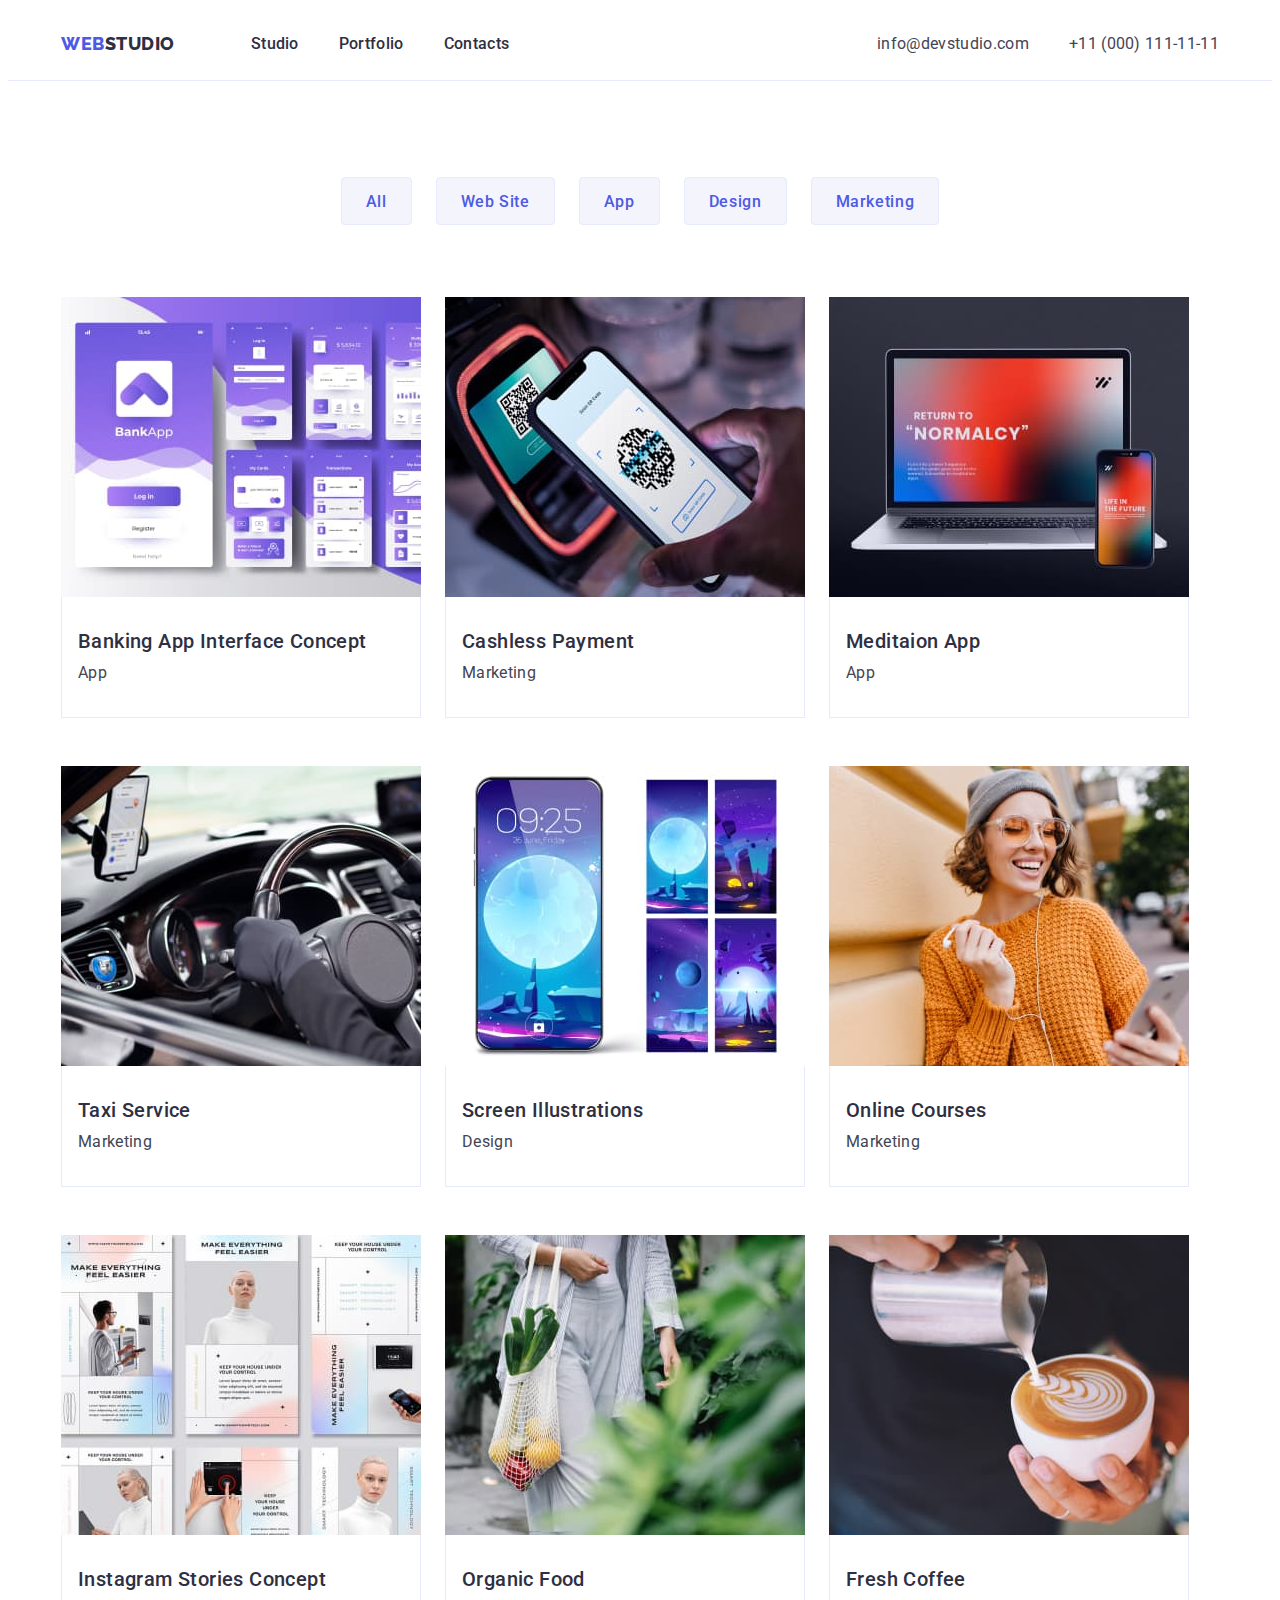
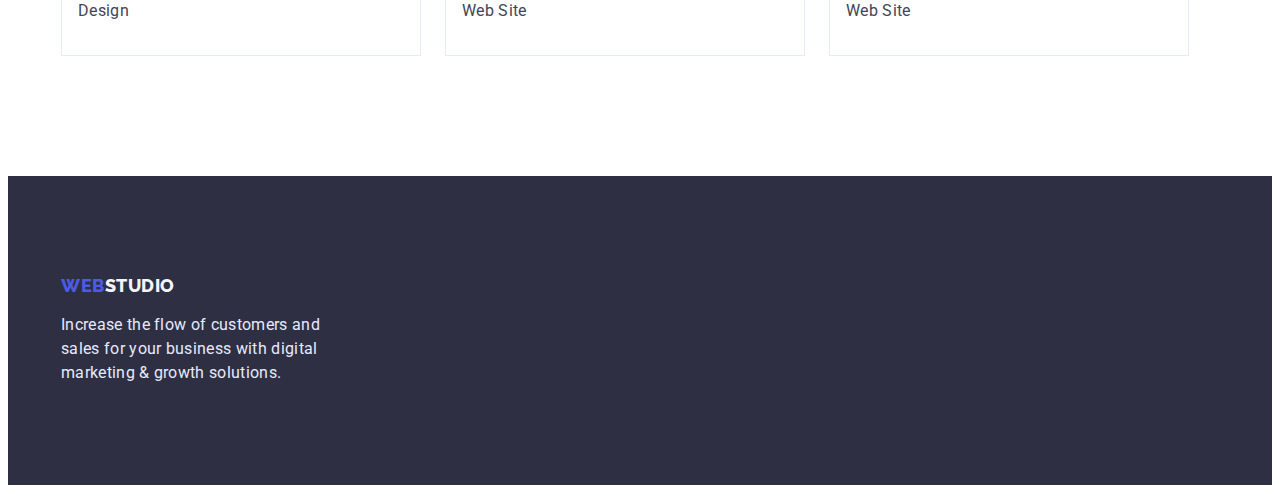
==== portfolio.html @ 4702c8d4 "star" ====
<!DOCTYPE html>
<html lang="en">
    <head>
        <meta charset="UTF-8">
        <meta http-equiv="X-UA-Compatible" content="IE=edge">
        <meta name="viewport" content="width=device-width, initial-scale=1.0">
        <title>Portfolio</title>
        <link rel="preconnect" href="https://fonts.googleapis.com">
        <link rel="preconnect" href="https://fonts.gstatic.com" crossorigin>
        <link href="https://fonts.googleapis.com/css2?family=Raleway:wght@800&family=Roboto:wght@400;500;700;900&display=swap" rel="stylesheet">
        <link rel="stylesheet" href="https://cdnjs.cloudflare.com/ajax/libs/modern-normalize/1.1.0/modern-normalize.min.css" integrity="sha512-wpPYUAdjBVSE4KJnH1VR1HeZfpl1ub8YT/NKx4PuQ5NmX2tKuGu6U/JRp5y+Y8XG2tV+wKQpNHVUX03MfMFn9Q==" crossorigin="anonymous" referrerpolicy="no-referrer" />
        <link rel="stylesheet" href="./css/styles.css">
    </head>
    <body>
        <header class="header">
            <div class="container header-container">
                <nav class="header-navigation">
                    <a href="./index.html" class="logo-dark link"><span class="accent">WEB</span>STUDIO</a>
                    <ul class="header-list list">
                        <li class="header-item"><a href="./index.html" class="header-link link">Studio</a></li>
                        <li class="header-item"><a href="./portfolio.html" class="header-link link">Portfolio</a></li>
                        <li class="header-item"><a href="" class="header-link link">Contacts</a></li>
                    </ul>
                </nav>
                <address class="address">
                    <ul class="address-list list">
                        <li class="address-item"><a href="mailto:info@devstudio.com" class="address-link link">info@devstudio.com</a></li>
                        <li class="address-item"><a href="tel:+110001111111" class="address-link link">+11 (000) 111-11-11</a></li>
                    </ul>
                </address>
            </div>
        </header>
        <main>
            <section class="portfolio">
                <div class="container portfolio-container">
                    <h1 class="visually-hidden">Buttons menu</h1>
                    <ul class="filter-list list">
                        <li class="filter-item">
                            <button class="filter-btn" type="button">All</button>
                        </li>
                        <li class="filter-item">
                            <button class="filter-btn" type="button">Web Site</button>
                        </li>
                        <li>
                            <button class="filter-btn" type="button">App</button>
                        </li>
                        <li class="filter-item">
                            <button class="filter-btn" type="button">Design</button>
                        </li>
                        <li class="filter-item">
                            <button class="filter-btn" type="button">Marketing</button>
                        </li>
                    </ul>
                    <h2 class="visually-hidden">Portfolio</h2>
                    <ul class="portfolio-list list">
                        <li class="portfolio-item">
                            <a href="" class="portfolio-link link">
                            <img src="./images/portfolio-1.jpg" alt="Photo of Banking App" width="360" />
                            <div class="portfolio-content">
                                <h3 class="portfolio-subtitle">Banking App Interface Concept</h3>
                                <p class="portfolio-text">App</p>
                            </div>
                            </a>
                        </li>
                        <li class="portfolio-item">
                            <a href="" class="portfolio-link link">
                            <img src="./images/portfolio-2.jpg" alt="Photo of Product Designer" width="360" />
                            <div class="portfolio-content">
                                <h3 class="portfolio-subtitle">Cashless Payment</h3>
                                <p class="portfolio-text">Marketing</p>
                            </div>
                            </a>
                        </li>
                        <li class="portfolio-item">
                            <a href="" class="portfolio-link link">
                            <img src="./images/portfolio-3.jpg" alt="Photo of Meditaion App" width="360" />
                            <div class="portfolio-content">
                                <h3 class="portfolio-subtitle">Meditaion App</h3>
                                <p class="portfolio-text">App</p>
                            </div>
                            </a>
                        </li>
                        <li class="portfolio-item">
                            <a href="" class="portfolio-link link">
                            <img src="./images/portfolio-4.jpg" alt="Photo of Taxi Service" width="360" />
                            <div class="portfolio-content">
                                <h3 class="portfolio-subtitle">Taxi Service</h3>
                                <p class="portfolio-text">Marketing</p>
                            </div>
                            </a>
                        </li>
                        <li class="portfolio-item">
                            <a href="" class="portfolio-link link">
                            <img src="./images/portfolio-5.jpg" alt="Photo of Screen Illustrations" width="360" />
                            <div class="portfolio-content">
                                <h3 class="portfolio-subtitle">Screen Illustrations</h3>
                                <p class="portfolio-text">Design</p>
                            </div>
                            </a>
                        </li>
                        <li class="portfolio-item">
                            <a href="" class="portfolio-link link">
                            <img src="./images/portfolio-6.jpg" alt="Photo of student" width="360" />
                            <div class="portfolio-content">
                                <h3 class="portfolio-subtitle">Online Courses</h3>
                                <p class="portfolio-text">Marketing</p>
                            </div>
                            </a>
                        </li>
                        <li class="portfolio-item">
                            <a href="" class="portfolio-link link">
                            <img src="./images/portfolio-7.jpg" alt="Photo of Instagram Stories Concept" width="360" />
                            <div class="portfolio-content">
                                <h3 class="portfolio-subtitle">Instagram Stories Concept</h3>
                                <p class="portfolio-text">Design</p>
                            </div>
                            </a>
                        </li>
                        <li class="portfolio-item">
                            <a href="" class="portfolio-link link">
                            <img src="./images/portfolio-8.jpg" alt="Photo of Organic Food" width="360" />
                            <div class="portfolio-content">
                                <h3 class="portfolio-subtitle">Organic Food</h3>
                                <p class="portfolio-text">Web Site</p>
                            </div>
                            </a>
                        </li>
                        <li class="portfolio-item">
                            <a href="" class="portfolio-link link">
                            <img src="./images/portfolio-9.jpg" alt="Photo of Fresh Coffee" width="360" />
                            <div class="portfolio-content">
                                <h3 class="portfolio-subtitle">Fresh Coffee</h3>
                                <p class="portfolio-text">Web Site</p>
                            </div>
                            </a>
                        </li>
                    </ul>
                </div>
            </section>
        </main>
        <footer class="footer">
            <div class="container">
                <a href="./index.html" class="footer-logo link"><span class="footer-accent">WEB</span>STUDIO</a>
                <p class="footer-text">Increase the flow of customers and sales for your business with digital marketing & growth solutions.</p>
            </div>
        </footer>
    </body>
</html>
---- css/styles.css ----
:root {
    --main-title-color: #FFFFFF;
    --second-title-color: #2E2F42;
    --main-btn-color: #4D5AE5;
    --second-btn-color: #FFFFFF;
    --main-logo-color: #2E2F42;
    --second-logo-color: #F4F4FD;
    --accent-color: #4D5AE5;
    --hover-color: #404BBF;
    --background-color: #F4F4FD;
    --main-subtitle-color: #2E2F42;
    --main-text-color: #434455;
    --footer-text-color: #E7E9FC;
}

body {
    font-family: 'roboto', sans-serif;
    color:#2E2F42;
    background-color: #FFFFFF;
}

h1, h2, h3, h4, h5, p {
    margin: 0;
}

ul {
    margin: 0;
    padding-left: 0;
}

button {
    cursor: pointer;
}

img {
    display: block;
    max-width: 100%;
    height: auto;
}

.list {
    list-style: none;
}

.link {
    text-decoration: none;
}

.container {
    max-width: 1158px;
    padding: 0 15px;
    margin: 0 auto;
}

.visually-hidden {
    position: absolute;
    white-space: nowrap;
    width: 1px;
    height: 1px;
    overflow: hidden;
    border: 0;
    padding: 0;
    clip: rect(0 0 0 0);
    clip-path: inset(50%);
    margin: -1px;
}

/*-----HEADER------ */

.header {
    padding: 0;
    border-bottom: 1px solid #E7E9FC;
}

.header-navigation {
    display: flex;
    align-items: center;
    margin-right: auto;
}

.header-container {
    display: flex;
    align-items: center;
}

.logo-dark {
    padding-top: 24px;
    padding-bottom: 24px;
    font-family: 'Raleway', sans-serif;
    font-weight: 800;
    font-size: 18px;
    line-height: 1.33;
    letter-spacing: 0.03em;
    text-transform: uppercase;
    color: var(--main-logo-color);
    margin-right: 76px;
}

.logo-dark:hover,
.logo-dark:focus {
    color: var(--hover-color);
}

.accent {
    font-family: 'Raleway', sans-serif;
    font-weight: 800;
    font-size: 18px;
    line-height: 1.33;
    letter-spacing: 0.03em;
    color: var(--accent-color);
}

.header-list {
    display: flex;
    gap: 40px;
}

.header-item {
}

.header-link {
    padding-top: 24px;
    padding-bottom: 24px;
    font-weight: 500;
    font-size: 16px;
    line-height: 1.5;
    letter-spacing: 0.02em;
    color: var(--main-subtitle-color);
    display: inline;
    display: block;
}

.header-link:hover,
.header-link:focus {
    color: var(--hover-color);
}

.address {}

.address-list {
    display: flex;
    gap: 40px;
}

.address-link {
    padding-top: 24px;
    padding-bottom: 24px;
    font-style: normal;
    font-size: 16px;
    line-height: 1.5;
    letter-spacing: 0.02em;
    color: var(--main-text-color);
    display: inline;
    display: block;
}

.address-link:hover,
.address-link:focus {
    color: var(--hover-color);
}

/*-----HERO------ */

.hero {
    background-color: var(--main-subtitle-color);
    padding-top: 188px;
    padding-bottom: 188px;
}

.hero-container {
    text-align: center;
}

.hero-title {
    font-size: 56px;
    line-height: 1.07;
    letter-spacing: 0.02em;
    color: var(--main-title-color);
    width: 507px;
    margin: 0 auto 48px;
}

.hero-btn {
    min-width: 169px;
    height: 56px;
    font-family: inherit;
    font-weight: 500;
    font-size: 16px;
    line-height: 1.5;
    letter-spacing: 0.04em;
    cursor: pointer;
    color: var(--second-btn-color);
    background-color: var(--accent-color);
    border-radius: 4px;
    border: 1px solid transparent;
    display: block;
    margin: 0 auto;
}

.hero-btn:hover,
.hero-btn:focus {
    background-color:var(--hover-color);
}

/*-----PECULIARITIES------ */

.peculiarities {
    padding-top: 120px;
    padding-bottom: 120px;
}

.peculiarities-container {
    display: flex;
}

.peculiarities-list {
    display: flex;
    gap: 24px;
}

.peculiarities-item {
    width: calc((100%-72px)4);
}

.peculiarities-subtitle {
    font-weight: 500;
    font-size: 20px;
    line-height: 1.2;
    letter-spacing: 0.02em;
    color: var(--main-subtitle-color);
    margin-bottom: 8px;
}

.peculiarities-text {
    font-size: 16px;
    line-height: 1.5;
    letter-spacing: 0.02em;
    color: var(--main-text-color);
    width: 264px;
}

/*-----SERVICES------ */

.services {
    padding-bottom: 120px;
}

.services-container{
    text-align: center;
}

.services-title {
    font-size: 36px;
    line-height: 1.11;
    letter-spacing: 0.02em;
    color: var(--second-title-color);
    margin-bottom: 72px;
}

.services-list {
    display: flex;
    gap: 24px;
}

.services-item {
    width: calc((100%-48px)/3);
}

/*-----TEAM------ */

.team {
    background-color: var(--background-color);
    padding-top: 120px;
    padding-bottom: 120px;
}

.team-container {
    text-align: center;
}

.team-title {
    font-size: 36px;
    line-height: 1.11;
    letter-spacing: 0.02em;
    color: var(--second-title-color);
    margin-bottom: 72px;
}

.team-list {
    display: flex;
    gap: 24px;
}

.team-item {
    width: calc((100%-72px)/4);
}

.team-subtitle {
    font-weight: 500;
    font-size: 20px;
    line-height: 1.2;
    letter-spacing: 0.02em;
    color: var(--main-subtitle-color);
    margin-bottom: 8px;
}

.team-text {
    font-size: 16px;
    line-height: 1.5;
    letter-spacing: 0.02em;
    color: var(--main-text-color);
}

.team-content {
    padding-top: 32px;
    padding-bottom: 32px;
    background: #FFFFFF;
    border-radius: 0px 0px 4px 4px;
}

/*-----FOOTER------ */

.footer {
    background-color: var(--main-subtitle-color);
    padding-top: 100px;
    padding-bottom: 100px;
}

.footer-logo {
    font-family: 'Raleway', sans-serif;
    font-weight: 800;
    font-size: 18px;
    line-height: 1.16;
    letter-spacing: 0.03em;
    text-transform: uppercase;
    color: var(--second-logo-color);
    margin-bottom: 16px;
    display: inline;
    display: block;
}

.footer-logo:hover,
.footer-logo:focus {
    color: var(--hover-color);
}

.footer-accent {
    font-family: 'Raleway', sans-serif;
    font-weight: 800;
    font-size: 18px;
    line-height: 1.16;
    letter-spacing: 0.03em;
    color: var(--accent-color);
}

.footer-text {
    font-size: 16px;
    line-height: 1.5;
    letter-spacing: 0.02em;
    color: var(--footer-text-color);
    width: 264px;
}

/*-----PORTFOLIO------ */

.portfolio {
    padding-top: 96px;
    padding-bottom: 120px;
}

.portfolio-container {
}

.filter-list {
    display: flex;
    margin-bottom: 72px;
    gap: 24px;
    justify-content: center;
}

.filter-item {
}

.filter-btn {
    padding: 12px 24px;
    height: 48px;
    font-family: inherit;
    font-weight: 500;
    font-size: 16px;
    line-height: 1.5;
    letter-spacing: 0.04em;
    cursor: pointer;
    color: var(--main-btn-color);
    border: 1px solid #E7E9FC;
    background-color: #F4F4FD;
    border-radius: 4px;
    display: block;
    margin: 0 auto;
}

.filter-btn:hover,
.filter-btn:focus {
    background-color: var(--hover-color);
    border-color: var(--hover-color);
    color: #FFFFFF;
}

.portfolio-list {
    display: flex;
    flex-wrap: wrap;
    column-gap: 24px;
    row-gap: 48px;
}

.portfolio-item {
}

.portfolio-content {
    padding-top: 32px;
    padding-bottom: 32px;
    padding-left: 16px;
    background: #FFFFFF;
    border-bottom: 1px solid #E7E9FC;
    border-left: 1px solid #E7E9FC;
    border-right: 1px solid #E7E9FC;
}

.portfolio-link {
}

.portfolio-link:hover,
.portfolio-link:focus {
}

.portfolio-subtitle {
    font-weight: 500;
    font-size: 20px;
    line-height: 1.2;
    letter-spacing: 0.02em;
    color: var(--main-subtitle-color);
    margin-bottom: 8px;
}

.portfolio-text {
    font-size: 16px;
    line-height: 1.5;
    letter-spacing: 0.02em;
    color: var(--main-text-color);
}
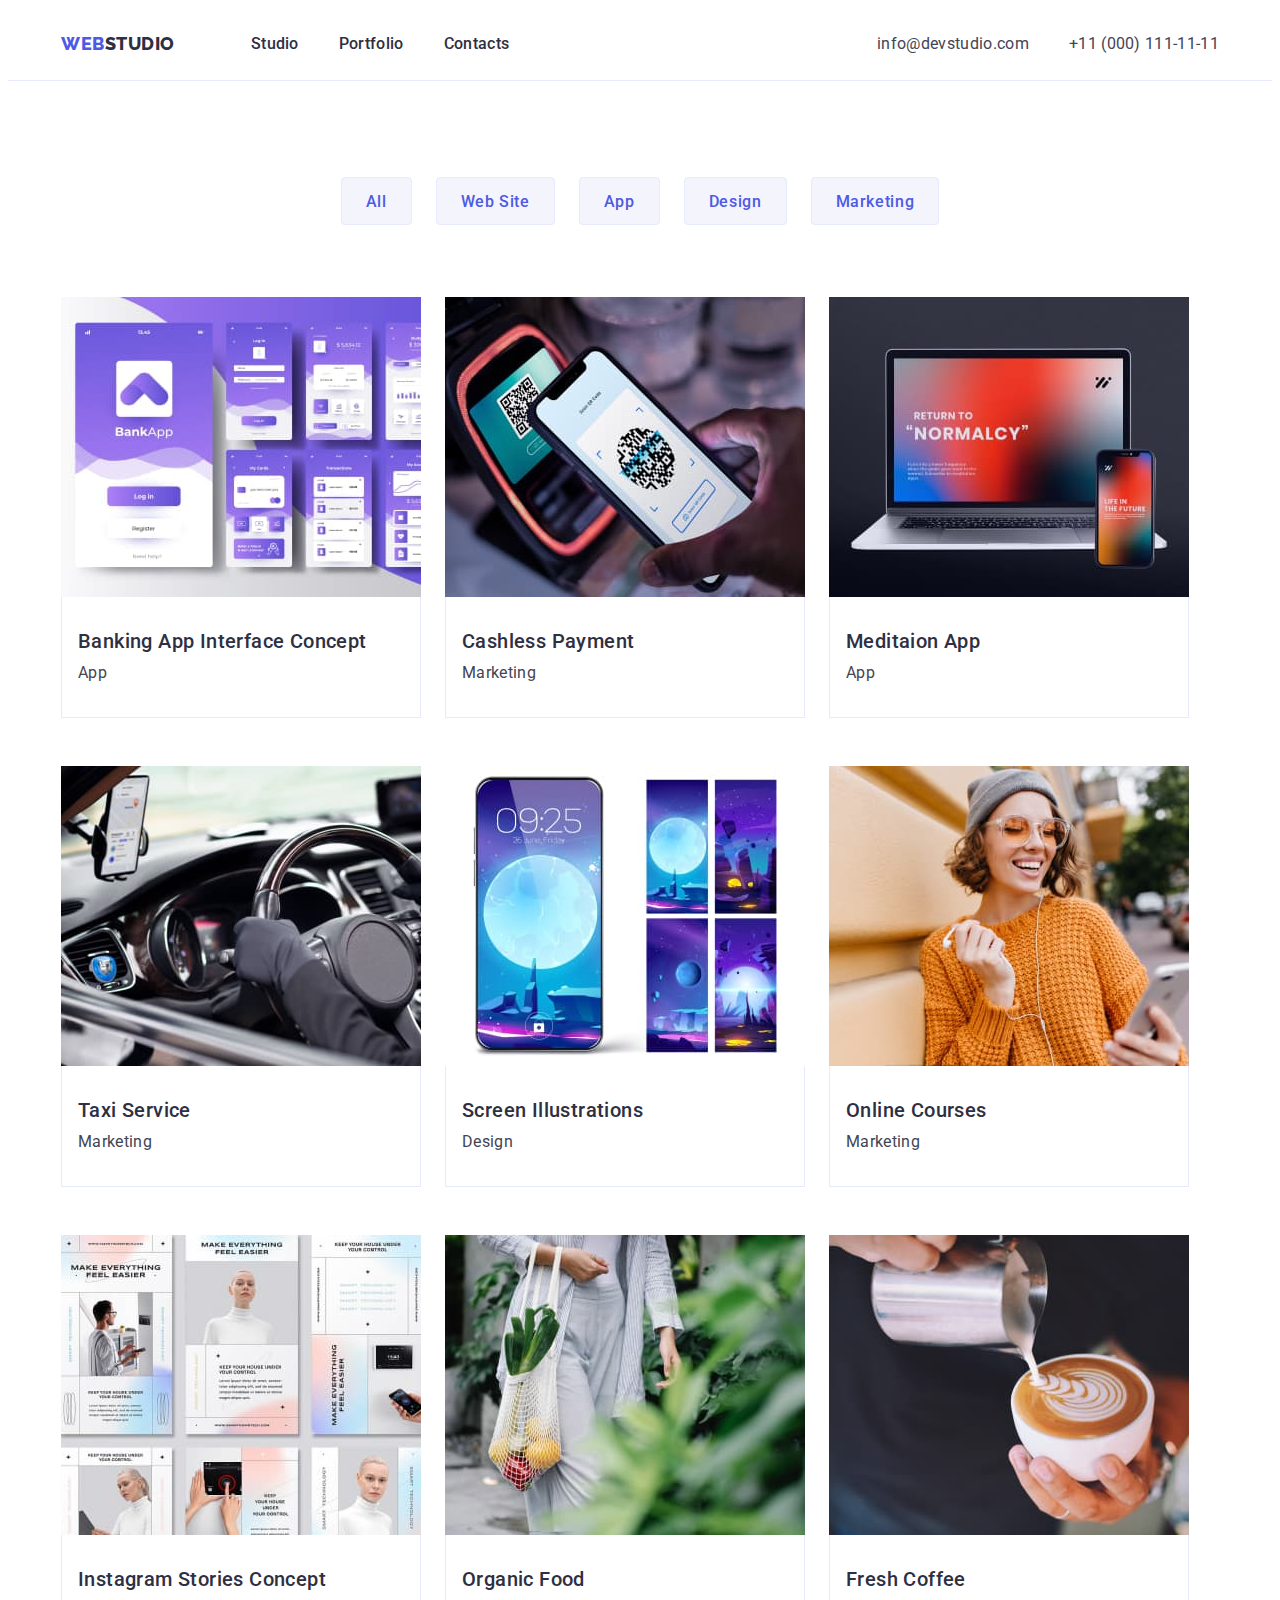
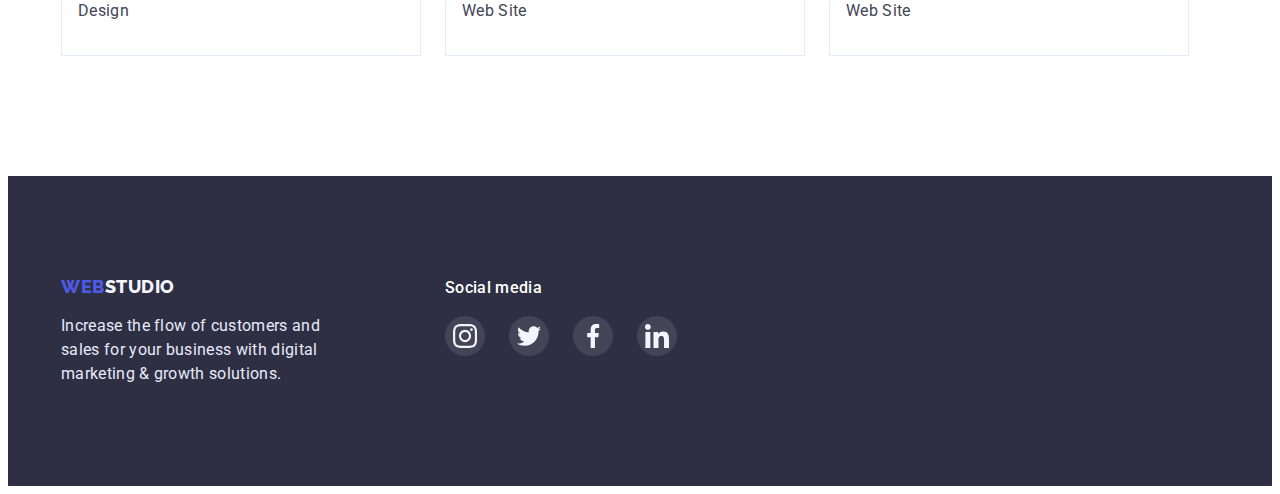
==== commit 40486b31: "start" ====
--- a/portfolio.html
+++ b/portfolio.html
@@ -139,9 +139,44 @@
             </section>
         </main>
         <footer class="footer">
-            <div class="container">
-                <a href="./index.html" class="footer-logo link"><span class="footer-accent">WEB</span>STUDIO</a>
-                <p class="footer-text">Increase the flow of customers and sales for your business with digital marketing & growth solutions.</p>
+            <div class="container footer-container">
+                <div class="footer-logo-wrap">
+                    <a href="./index.html" class="footer-logo link"><span class="footer-accent">WEB</span>STUDIO</a>
+                    <p class="footer-text">Increase the flow of customers and sales for your business with digital marketing & growth solutions.</p>
+                </div>
+                <div class="footer-soc">
+                    <h3 class="footer-subtitle">Social media</h3>
+                    <ul class="footer-soc-list list">
+                        <li class="footer-soc-item">
+                            <a class="footer-soc-link link" href="">
+                                <svg class="footer-soc-icon" width="24" height="24">
+                                    <use href="./images/symbol-defs.svg#icon-instagram"></use>
+                                </svg>
+                            </a>
+                        </li>
+                        <li class="footer-soc-item">
+                            <a class="footer-soc-link link" href="">
+                            <svg class="footer-soc-icon" width="24" height="24">
+                                <use href="./images/symbol-defs.svg#icon-twitter"></use>
+                            </svg>
+                            </a>
+                        </li>
+                        <li class="footer-soc-item">
+                            <a class="footer-soc-link link" href="">
+                            <svg class="footer-soc-icon" width="24" height="24">
+                                <use href="./images/symbol-defs.svg#icon-facebook"></use>
+                            </svg>
+                            </a>
+                        </li>
+                        <li class="footer-soc-item">
+                            <a class="footer-soc-link link" href="">
+                            <svg class="team-soc-icon" width="24" height="24">
+                                <use href="./images/symbol-defs.svg#icon-linkedin"></use>
+                            </svg>
+                            </a>
+                        </li>
+                    </ul>
+                </div>
             </div>
         </footer>
     </body>
--- a/css/styles.css
+++ b/css/styles.css
@@ -16,7 +16,7 @@
 body {
     font-family: 'roboto', sans-serif;
     color:#2E2F42;
-    background-color: #FFFFFF;
+    background-color: #FFFFFF
 }
 
 h1, h2, h3, h4, h5, p {
@@ -162,9 +162,14 @@
 /*-----HERO------ */
 
 .hero {
-    background-color: var(--main-subtitle-color);
+    max-width: 1440px;
+    margin: 0 auto;
     padding-top: 188px;
     padding-bottom: 188px;
+    background-image: linear-gradient(rgba(46, 47, 66, 0.7), rgba(46, 47, 66, 0.7)), url(./images/people-office.jpg);
+    background-repeat: no-repeat;
+    background-position: center;
+    background-size: cover;
 }
 
 .hero-container {
@@ -222,6 +227,20 @@
     width: calc((100%-72px)4);
 }
 
+.peculiarities-wrap {
+    padding-top: 24px;
+    padding-bottom: 24px;
+    background: #F4F4FD;
+    border-radius: 4px;
+    display: flex;
+    align-items: center;
+    justify-content: center;
+    margin-bottom: 8px;
+}
+
+.peculiarities-icon {
+}
+
 .peculiarities-subtitle {
     font-weight: 500;
     font-size: 20px;
@@ -293,6 +312,7 @@
 
 .team-item {
     width: calc((100%-72px)/4);
+    box-shadow: 0px 1px 6px rgba(46, 47, 66, 0.08), 0px 1px 1px rgba(46, 47, 66, 0.16), 0px 2px 1px rgba(46, 47, 66, 0.08);
 }
 
 .team-subtitle {
@@ -309,6 +329,7 @@
     line-height: 1.5;
     letter-spacing: 0.02em;
     color: var(--main-text-color);
+    margin-bottom: 8px;
 }
 
 .team-content {
@@ -318,6 +339,88 @@
     border-radius: 0px 0px 4px 4px;
 }
 
+.team-soc-list {
+    display: flex;
+    justify-content: center;
+    gap: 24px;
+}
+
+.team-soc-item {
+    width: 40px;
+    height: 40px;
+}
+
+.team-soc-link {
+    width: 100%;
+    height: 100%;
+    background-color: #4D5AE5;
+    display: flex;
+    align-items: center;
+    justify-content: center;
+    border-radius: 50%;
+}
+
+.team-soc-link:hover,
+.team-soc-link:focus {
+    background-color: #404BBF;
+}
+
+.team-soc-icon {
+    fill: #F4F4FD;
+}
+
+/*-----customers------ */
+
+.customers {
+    padding-top: 130px;
+    padding-bottom: 120px;
+}
+
+.container {
+}
+
+.customers-container {
+    text-align: center;
+}
+
+.customers-title {
+    font-size: 36px;
+    line-height: 1.11;
+    letter-spacing: 0.02em;
+    color: #2E2F42;
+    margin-bottom: 72px;
+}
+
+.customers-list {
+    display: flex;
+    gap: 24px;
+}
+
+.customers-item {
+    width: calc((100%-120px)/6);
+    height: 88px;
+}
+
+.customers-link {
+    width: 100%;
+    height: 100%;
+    border: 1px solid #8E8F99;
+    border-radius: 4px;
+    display: flex;
+    align-items: center;
+    justify-content: center;
+    color: #8E8F99;
+}
+
+.customers-logo {
+    fill: currentColor;
+}
+
+.customers-link:is(:hover, :focus) {
+    border-color: #404BBF;
+    color: #404BBF;
+}
+
 /*-----FOOTER------ */
 
 .footer {
@@ -325,6 +428,13 @@
     padding-top: 100px;
     padding-bottom: 100px;
 }
+
+.footer-container {
+    display: flex;
+    align-items: baseline;
+}
+
+.footer-logo-wrap {}
 
 .footer-logo {
     font-family: 'Raleway', sans-serif;
@@ -361,6 +471,49 @@
     width: 264px;
 }
 
+.footer-soc{
+    margin-left: 120px;
+}
+
+.footer-subtitle {
+    font-weight: 500;
+    font-size: 16px;
+    line-height: 1.5;
+    letter-spacing: 0.02em;
+    color: #FFFFFF;
+    margin-bottom: 16px;
+}
+
+.footer-soc-list {
+    display: flex;
+    justify-content: center;
+    gap: 24px;
+}
+
+.footer-soc-item {
+    width: 40px;
+    height: 40px;
+}
+
+.footer-soc-link {
+    width: 100%;
+    height: 100%;
+    background-color: rgba(255, 255, 255, 0.1);;
+    display: flex;
+    align-items: center;
+    justify-content: center;
+    border-radius: 50%;
+}
+
+.footer-soc-link:hover,
+.footer-soc-link:focus {
+    background-color: #31D0AA;
+}
+
+.footer-soc-icon {
+    fill: #F4F4FD;
+}
+
 /*-----PORTFOLIO------ */
 
 .portfolio {
@@ -403,6 +556,7 @@
     background-color: var(--hover-color);
     border-color: var(--hover-color);
     color: #FFFFFF;
+    box-shadow: 0px 3px 1px rgba(0, 0, 0, 0.1), 0px 2px 1px rgba(0, 0, 0, 0.08), 0px 2px 2px rgba(0, 0, 0, 0.12);
 }
 
 .portfolio-list {
@@ -426,10 +580,12 @@
 }
 
 .portfolio-link {
+    display: block;
 }
 
 .portfolio-link:hover,
 .portfolio-link:focus {
+    box-shadow: 0px 1px 6px rgba(46, 47, 66, 0.08);
 }
 
 .portfolio-subtitle {
@@ -446,4 +602,4 @@
     line-height: 1.5;
     letter-spacing: 0.02em;
     color: var(--main-text-color);
-}+}
